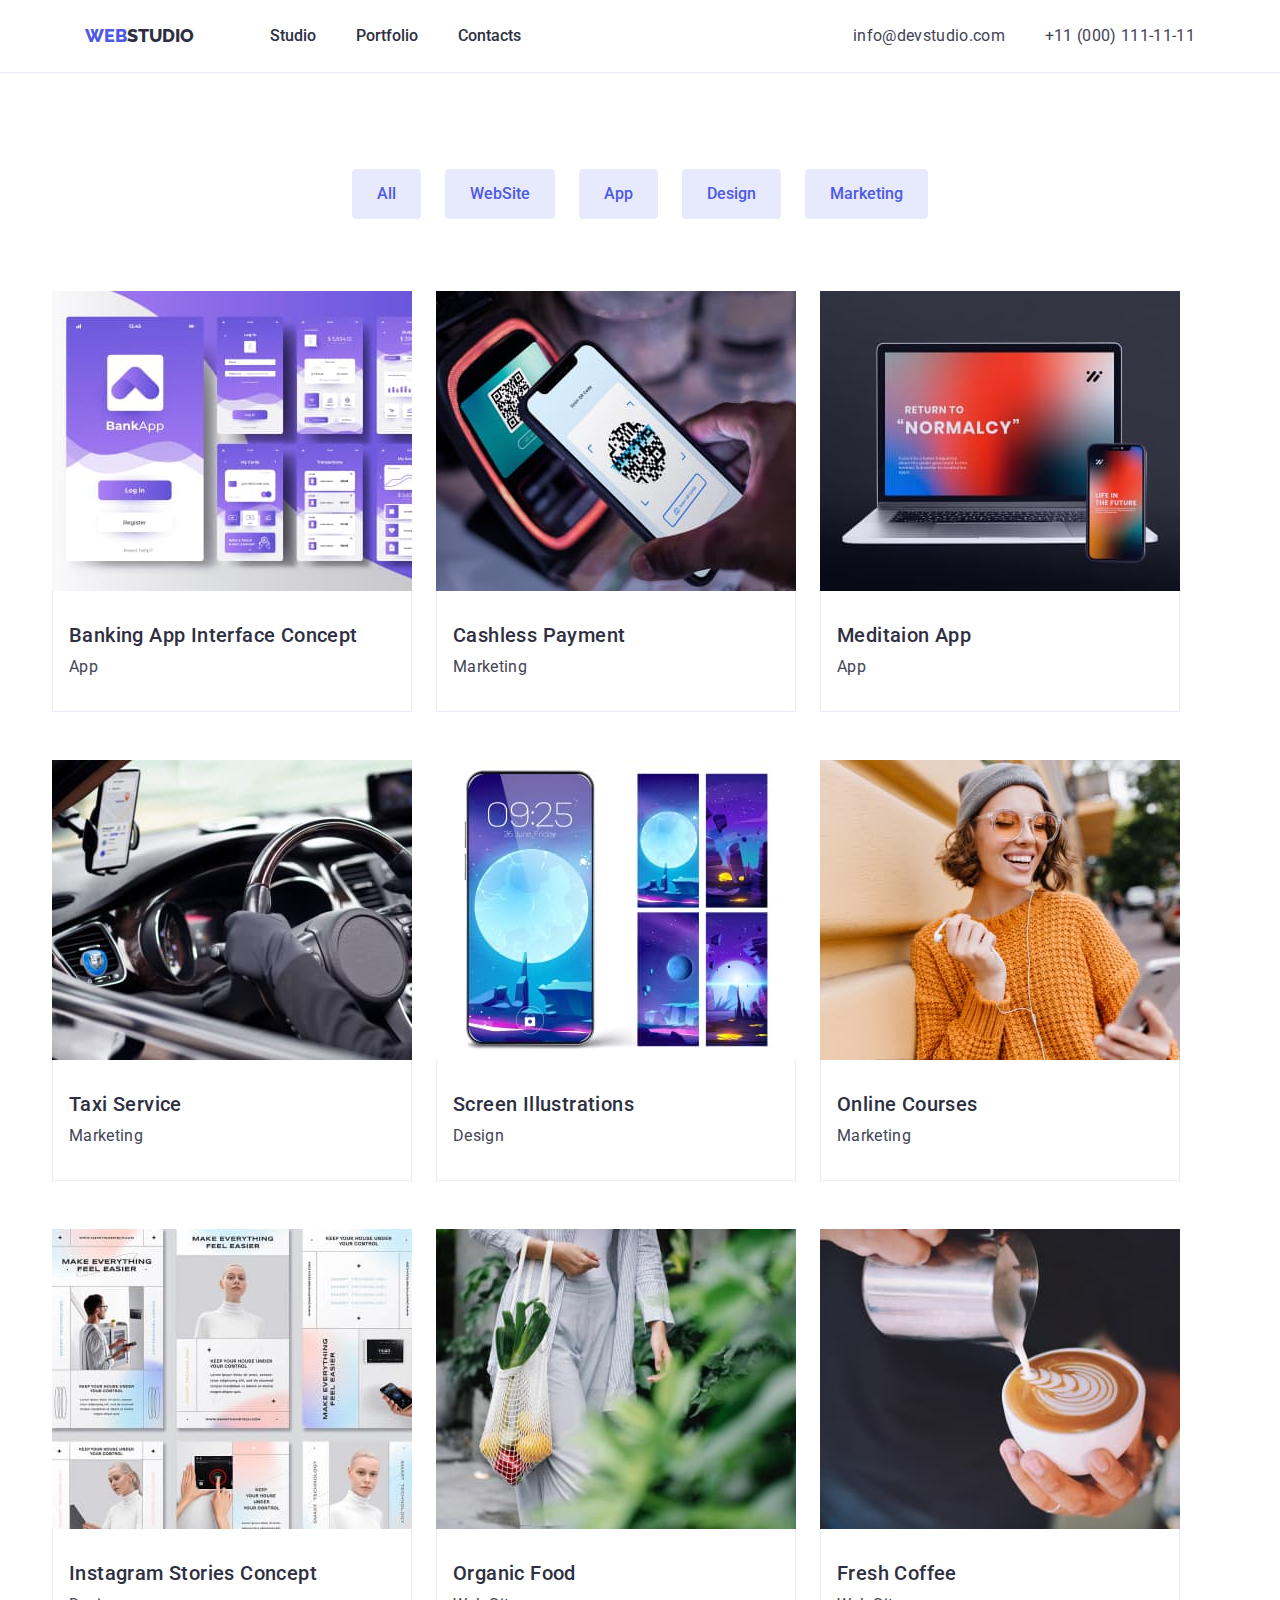
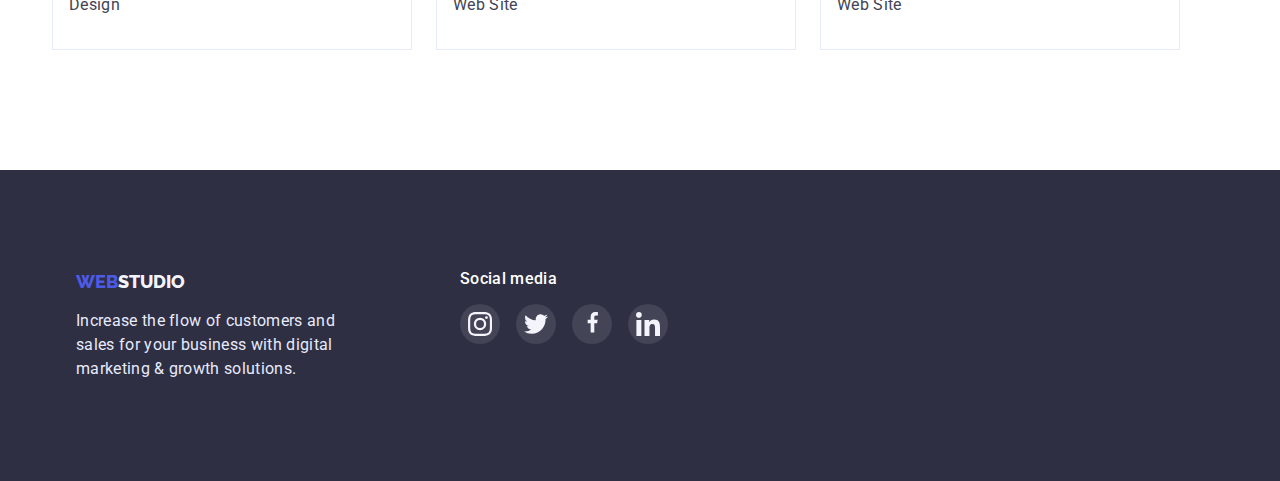
==== portfolio.html @ 029cb4e5 "Initial commit" ====
<!DOCTYPE html>
<html lang="en">
  <head>
    <meta charset="UTF-8">
    <meta http-equiv="X-UA-Compatible" content="IE=edge">
    <meta name="viewport" content="width=device-width, initial-scale=1.0">
    <title>Portfolio</title>
    <link rel="preconnect" href="https://fonts.googleapis.com">
    <link rel="preconnect" href="https://fonts.gstatic.com" crossorigin>
    <link href="https://fonts.googleapis.com/css2?family=Raleway:wght@800&family=Roboto:wght@400;500;700;900&display=swap"
        rel="stylesheet">
    <link rel="stylesheet" href="https://cdnjs.cloudflare.com/ajax/libs/modern-normalize/1.0.0/modern-normalize.min.css" />
    <link rel="stylesheet" href="./css/styles.css">
  </head>
  <body>
    <!--Header section--> 
    <header class="header">
      <div class="container site-nav" >
        <a href="index.html" class="logo"> WEB<span class="logo-part">STUDIO</span> </a>
      <nav>
        <ul class="item main-nav ">
          <li>
            <a href="index.html" class="main-nav-site link">Studio</a>
          </li>
          <li>
            <a href="portfolio.html" class="main-nav-site link">Portfolio</a>
          </li>
          <li>
            <a href="" class="main-nav-site link">Contacts</a>
          </li>
        </ul>
      </nav>
      <address class="">
        <ul class="main-nav contact">
          <li><a href="mailto:info@devstudio.com" class="main-nav-cnt link">info@devstudio.com</a></li>
          <li><a href="tel:+110001111111" class="main-nav-cnt link">+11 (000) 111-11-11</a></li>
        </ul>
      </address>
    </div>
    </header>
    <main>
      
      <section class="portfolio">
        <div class="container">
        <h1 class="hide">Portfolio</h1>
        <ul class="main-nav li-filter"> 
        <li><button class="btn-filter link" type="button">All</button></li>
        <li><button class="btn-filter link" type="button">WebSite</button></li>
        <li><button class="btn-filter link" type="button">App</button></li>
        <li><button class="btn-filter link" type="button">Design</button></li>
        <li><button class="btn-filter link" type="button">Marketing</button></li>  
        </ul>
        <!--Portfolio-->
        <ul class="main-nav li-img">
          <li class="img-content">
            <a href="" class="link content-focus">
              <img 
              src="./images/portfolio/img_1.jpg" 
              alt="Interface Concept"
              class="img-port" 
              width="360"
              >
              <div class="desc-name">
              <h2 class="name">Banking App Interface Concept</h2>
              <p class="name-filter">App</p>
              </div>
            </a>
          </li>
          <li class="img-content">
            <a href="" class="link content-focus">
              <img
                src="./images/portfolio/img_2.jpg"
                alt="Cashless Payment"
                class="img-port"
                width="360"
                height="300">
              <div class="desc-name">
              <h2 class="name">Cashless Payment</h2>
              <p class="name-filter">Marketing</p>
            </div>
            </a>
          </li>
          <li class="img-content content-focus">
            <a href="" class=" link">
              <img 
              src="./images/portfolio/img_3.jpg" 
              alt="laptop"
              class="img-port"
              width="360"
              height="300">
              <div class="desc-name">
              <h2 class="name">Meditaion App</h2>
              <p class="name-filter">App</p>
            </div>
            </a>
          </li>
          <li class="img-content">
            <a href="" class=" link content-focus">
              <img 
              src="./images/portfolio/img_4.jpg" 
              alt="Taxi Service"
              class="img-port"
              width="360"
              height="300">
              <div class="desc-name">
              <h2 class="name">Taxi Service</h2>
              <p class="name-filter">Marketing</p>
            </div>
            </a>
          </li>
          <li class="img-content">
            <a href="" class="link content-focus" >
              <img
                src="./images/portfolio/img_5.jpg"
                alt="Screen Illustrations"
                class="img-port"
                width="360"
                height="300">
                <div class="desc-name">
              <h2 class="name">Screen Illustrations</h2>
              <p class="name-filter">Design</p>
            </div>
            </a>
          </li>
          <li class="img-content">
            <a href="" class=" link content-focus">
              <img 
              src="./images/portfolio/img_6.jpg" 
              alt="Online Courses" 
              class="img-port"
              width="360"
              height="300">
              <div class="desc-name">
              <h2 class="name">Online Courses</h2>
              <p class="name-filter">Marketing</p>
            </div>
            </a>
          </li>
          <li class="img-content">
            <a href="" class="link content-focus">
              <img 
              src="./images/portfolio/img_7.jpg" 
              alt="Instagram Stories"
              class="img-port"
              width="360"
              height="300">
              <div class="desc-name">
              <h2 class="name">Instagram Stories Concept</h2>
              <p class="name-filter">Design</p>
            </div>
            </a>
          </li>
          <li class="img-content">
            <a href="" class="link content-focus">
              <img 
              src="./images/portfolio/img_8.jpg" 
              alt="Organic Food"
              class="img-port" 
              width="360"
              height="300">
              <div class="desc-name">
              <h2 class="name">Organic Food</h2>
              <p class="name-filter">Web Site</p>
            </div>
            </a>
          </li>
          <li class="img-content">
            <a href="" class="link content-foc24">
              <img 
              src="./images/portfolio/img_9.jpg" 
              alt="Coffee" 
              class="img-port"
              width="360"
              height="300">
              <div class="desc-name">
              <h2 class="name">Fresh Coffee</h2>
              <p class="name-filter">Web Site</p>
            </div>
            </a>
          </li>
        </ul>
      </div>  
      </section>
    </main>
        <footer class="footer ">
          <div class="container">
            <div class="logo-container">
              <div class="social-media">
                <a href="index.html" class="logo"> WEB<span class="logo-part2">STUDIO</span> </a>
                <p class="text">
                  Increase the flow of customers and sales for your business with digital
                  marketing & growth solutions.
                </p>
              </div>
              <div class="footer-media">
                <p class="media">Social media</p>
                <ul class="main-nav social-list-icon-footer">
                  <li>
                    <a href="#" class="link social-list-footer ">
                      <svg width="24px" height="24px">
                        <use href="./images/icon/sprite.svg#instagram"></use>
                      </svg>
                    </a>
                  </li>
                  <li>
                    <a href="#" class="link social-list-footer">
                      <svg width="24px" height="24px">
                        <use href="./images/icon/sprite.svg#twitter"></use>
                      </svg>
                    </a>
                  </li>
                  <li>
                    <a href="#" class="link social-list-footer">
                      <svg width="24px" height="24px">
                        <use href="./images/icon/sprite.svg#facebook"></use>
                      </svg>
                    </a>
                  </li>
                  <li>
                    <a href="#" class="link social-list-footer">
                      <svg width="24px" height="24px">
                        <use href="./images/icon/sprite.svg#linkedin"></use>
                      </svg>
                    </a>
                  </li>
                </ul>
              </div>
            </div>
          </div>
        </footer>
  </body>
</html>
---- css/styles.css ----
:root{
    --body-txt: #434455;
    --helper-txt: #8E8F99;
    --accent-cl: #E7E9FC;
    --focused-link: #4D5AE5;
    --pressed-btn: #404BBF;
    --liht-bgr:#F4F4FD;
    --overlay-cl: #2E2F42;
    --hero-bgr: #2E2F42;
    --bgr-cl: #fff;
    --success-footer: #31D0AA;
}
body {
    font-family: 'Roboto', sans-serif;
    color:var(--hero-bgr);
    background-color: var(--bgr-cl);
}

h1{
    margin:0;
}

h2{
    margin:0;
}

h3{
    margin: 0;
}

p{
    margin: 0;
}

img{
    display: block;
    max-width: 100%;
    height: auto;
}
/*-------HEADER--------------*/
.site-nav{
    display:flex;
    align-items: center;
}

.header{
    display: flex;
    border-bottom: 1px solid #E7E9FC;
}

.container{
    max-width: 1158px;
    padding-left: 15px;
    padding-right: 15px;
    margin: auto;
}

.logo{
    font-family: 'Raleway';
    font-weight: 800;
    font-size: 18px;
    line-height: 1.3;
    list-style: none;
    text-decoration: none;
    color:var(--focused-link);
    margin-right: 76px;
}

.logo-part{
    color:var(--hero-bgr)
}

.main-nav{
    list-style: none;
    display: flex;
    margin: 0;
    padding: 0;
}

.link{
    padding: 0;
    margin: 0;
    text-decoration: none;
}

.main-nav-site {
    display: block;
    font-weight: 500;
    line-height: 1.5;
    color:var(--overlay-cl);
    padding-top: 24px;
    padding-bottom: 24px;
}

.item{
    display: flex;
    gap: 40px;
    margin-right: 332px;
}

.main-nav-site:hover, .main-nav-site:focus{
    color:var(--focused-link);
    cursor: pointer;
}


.contact{
    display: flex;
    gap:40px;
}

.main-nav-cnt{
    display: block;
    font-style: normal;
    line-height: 1.5;
    letter-spacing: 0.02em;
    color: var(--body-txt);
    padding-top: 24px;
    padding-bottom: 24px;
}

.main-nav-cnt:hover, .main-nav-nt:focus{
    color: var(--focused-link);
    cursor: pointer;
}
/*-----------HEADER----------*/


/*-----------FOOTER--------------*/
.footer{
    background-color: var(--hero-bgr);
    padding-top: 100px;
    padding-bottom: 100px;
}

.logo-part2 {
    color: var(--liht-bgr);
}

.text{
    line-height: 1.5;
    letter-spacing: 0.02em;
    color: var(--accent-cl);
    width: 264px;
    height: 72px;
    margin-top: 16px;
    margin-bottom: 0;
}

.logo-container{
display: flex;
gap: 120px;
}

.social-media{
    display: block;
}

.social-list-icon-footer {
    display: flex;
    justify-content: space-between;
    gap: 16px;
}

.footer-media{
    display: block;
}

.media{
    display: flex;
    font-weight: 500;
    font-size: 16px;
    line-height: 0,66;
    letter-spacing: 0.02em;
    color: #FFFFFF;
    margin-bottom: 16px;
}

.social-list-footer {
    display: flex;
    width: 40px;
    height: 40px;
    border-radius: 50%;
    background-color: rgba(255, 255, 255, 0.1);
    background-position: center center;
    color: #F4F4FD;
    justify-content: center;
    align-items: center;
}

.social-list-footer:hover,
.social-list-footer:focus{
    background-color: var(--success-footer) ;
}
/*-----------FOOTER--------------*/

/*=============PORTFOLIO SITE==============*/
.portfolio{
    padding-top: 96px;
    padding-bottom: 72px;
}
.hide{
    margin-top: 0;
    margin-bottom: 0;
    opacity:0;
    position: absolute;
    margin: -1px;
    border: 0;
    padding: 0;
    white-space: nowrap;
    height: 1px;
    clip-path: inset(100%);
    clip: rect(0 0 0 0);
    width: 1px;
    overflow: hidden;
}
/*------------FILTER-------------*/
.li-filter{
    display: flexbox;
    justify-content: center;
    gap: 24px;
    margin-bottom: 72px;
    letter-spacing: 0.04em;
}
.btn-filter{
    font-family: 'Roboto';
    font-weight: 500;
    font-size: 16px;
    line-height: 1.5;
    border: 0;
    background-color: var(--accent-cl);
    color: var(--focused-link);
    border: 1px solid #E7E9FC;
    border-radius: 4px;
    padding: 12px 24px;
}

.btn-filter:hover, .btn-filter:focus{
    background-color: var(--pressed-btn);
    color:var(--bgr-cl);
    cursor: pointer;
}
/*------------/FILTER-------------*/

/*------------PORTFOLIO----------*/
.li-img{
    display: flex;
    flex-wrap: wrap;

    padding: 0;
    margin: 0;

    margin-left: -24px;
}
.img-port{
    display: block;
    margin: 0;
    max-width: 100%;
}

.img-content{
    box-sizing: border-box;
    margin-right: 24px;
    margin-bottom: 48px;
}

.content-focus{
    display: block;
}

.content-focus:hover,
.content-focus:focus{
    box-shadow: 0px 1px 6px rgba(46, 47, 66, 0.08), 0px 1px 1px rgba(46, 47, 66, 0.16), 0px 2px 1px rgba(46, 47, 66, 0.08);
}

.desc-name{
    padding: 32px 16px;
    border: 1px solid #E7E9FC;
    border-top: 0;
}

.name{
    font-weight: 500;
    font-size: 20px;
    line-height: 1.2;
    letter-spacing: 0.02em;
    color: var(--overlay-cl);

    margin-top: 0;
    margin-bottom: 8px;
}

.name-filter{
    line-height: 1.5;
    letter-spacing: 0.02em;
    color: var(--body-txt);
    margin-top: 0;
    margin-bottom: 0;
}
/*------------/PORTFOLIO----------*/

/*=============/PORTFOLIO SITE==============*/


/*==============STUDIO SITE=================*/

/*-------------HERO SECTION--------*/
.hero{
    max-width: 1440px;
    height: 600px;
    margin-left: auto;
    margin-right: auto;
    background-image:linear-gradient(
        to right,
        rgba(46, 47, 66, 0.7),
        rgba(46, 47, 66, 0.7)),
     url("../images/hero/people-office\ 1.jpg");
    background-color: var(--hero-bgr);
    background-repeat: no-repeat;
    background-position: center;
    background-size: cover;
    text-align: center;
}

.hero-block{
    padding-top: 188px;
    padding-bottom: 188px;
}

.header-first{
    font-weight: 700;
    font-size: 56px;
    line-height: 1.07;
    text-align: center;
    letter-spacing: 0.02em;
    color:var(--bgr-cl);

    width: 496px;
    margin-top: 0;
    margin-left: auto;
    margin-bottom: 0;
    margin-right: auto;
}

.hero-btn{
    font-family: 'Roboto';
    font-weight: 500;
    font-size: 16px;
    line-height: 1.5;
    border: 0;
    color:var(--bgr-cl);
    background-color:var(--focused-link);
    border-radius: 4px;

    margin-top: 48px;
    padding: 16px 32px;
    min-width: 169px;
}

.hero-btn:hover, .hero-btn:focus{
    background-color: var(--pressed-btn);
    cursor:pointer;
}
/*-------------/HERO SECTION--------*/

/*-------------SECTION 1-----------*/
.section{
    padding-top: 120px;
    padding-bottom: 120px;
}

.adventage{
    display: flex;
    gap: 24px;
}

.list-item{
    width: 264px;
    height: 112px;
    background: #F4F4FD;
    border-radius: 4px;
    background-position: center;
    background-repeat: no-repeat;
}

.list-item::before{
    display: block;
    content: "";
    height: 112px;
    background-position: center;
    background-size: contain;
    background-repeat: no-repeat;
}

.icon-anttena{
background-image: url("../images/icon_section1/antenna.svg");

}

.icon-diagram {
    background-image: url("../images/icon_section1/diagram.svg");
}

.icon-clock {
    background-image: url("../images/icon_section1/clock.svg");
}

.icon-astronaut {
    background-image: url("../images/icon_section1/astronaut.svg");
}
.header-advantage{
    font-weight: 500;
    font-size: 20px;
    line-height: 1.2;
    letter-spacing: 0.02em;
    color: var(--overlay-cl);
    margin-top: 8px;
    margin-bottom: 0;
}

.desc-advantage{
    line-height: 1.5;
    letter-spacing: 0.02em;
    color: var(--body-txt);
    margin-top: 8px;
    margin-bottom: 0;
}
/*-------------/SECTION 1-----------*/

/*-------------SECTION 2-----------*/
.header-two{
    font-weight: 700;
    font-size: 36px;
    line-height: 1.11;
    text-align: center;
    letter-spacing: 0.02em;
    text-transform: capitalize;
    color:var(--overlay-cl);

    margin-top: 0;
    margin-bottom: 0;
}

.doing-block{
    display: flex;
    margin-top: 72px;
    gap: 24px;
}
/*-------------/SECTION 2-----------*/

/*-------------SECTION 3-----------*/
.team-page{
    background-color: var(--liht-bgr);
}

.header-free{
    font-weight: 700;
    font-size: 36px;
    line-height: 1.11;
    text-align: center;
    letter-spacing: 0.02em;
    text-transform: capitalize;
    color: var(--overlay-cl);
    
    margin-top: 0;
    margin-bottom: 0;
}

.team-block{
    display: flex;
    margin-top: 72px;
    gap: 24px;
}

.team-card{
    background-color: var(--bgr-cl);
    box-shadow: 0px 1px 6px rgba(46, 47, 66, 0.08), 0px 1px 1px rgba(46, 47, 66, 0.16), 0px 2px 1px rgba(46, 47, 66, 0.08);
    border-radius: 0px 0px 4px 4px;
}

.team{
    padding-top: 32px;
    padding-bottom: 32px;
}
.name-team{
    font-weight: 500;
    font-size: 20px;
    line-height: 1.2;
    text-align: center;
    letter-spacing: 0.02em;
    color:var(--overlay-cl); 
    margin-bottom: 8px;
}

.position{
    line-height: 1.5;
    text-align: center;
    letter-spacing: 0.02em;
    color:var(--body-txt);
    margin-top: 0;
    margin-bottom: 8px;
}

.social-list-icon{
    display: flex;
    justify-content: space-between;
    margin: auto;
    padding-left: 16px;
    padding-right: 16px;
}

.social-list{
    display: flex;
    width: 40px;
    height: 40px;
    border-radius: 50%;
    background-color: var(--focused-link);
    background-position: center center;
    color:#F4F4FD;
    align-items: center;
    justify-content: center;

}

.social-list:hover,
.social-list:focus{
    background-color: var(--pressed-btn);
}

/*-------------/SECTION 3-----------*/

/*-------------SECTION 4-----------*/
.header-four{
    font-weight: 700;
    font-size: 36px;
    line-height: 0,9;
    text-align: center;
    letter-spacing: 0.02em;
    color: var(--overlay-cl);
}

.customer{
    display: flex;
    justify-content: space-between;
    margin-top: 72px;
    gap:24px;
}



.partner{
    display:flex;
    align-items: center;
    justify-content: center;
    border: 1px solid var(--helper-txt);
    border-radius: 4px;
    color:var(--helper-txt);
    width: 168px;
    height: 88px;
}

.partner:hover,
.partner:focus{
    color:var(--pressed-btn);
    border: 1px solid var(--pressed-btn);
}
.brend{
    fill: currentColor;
}

.brend:hover .brend,
.brend:focus .brend{
    fill:var(--pressed-btn)
}
/*-------------/SECTION 4-----------*/
/*==============/STUDIO SITE=================*/
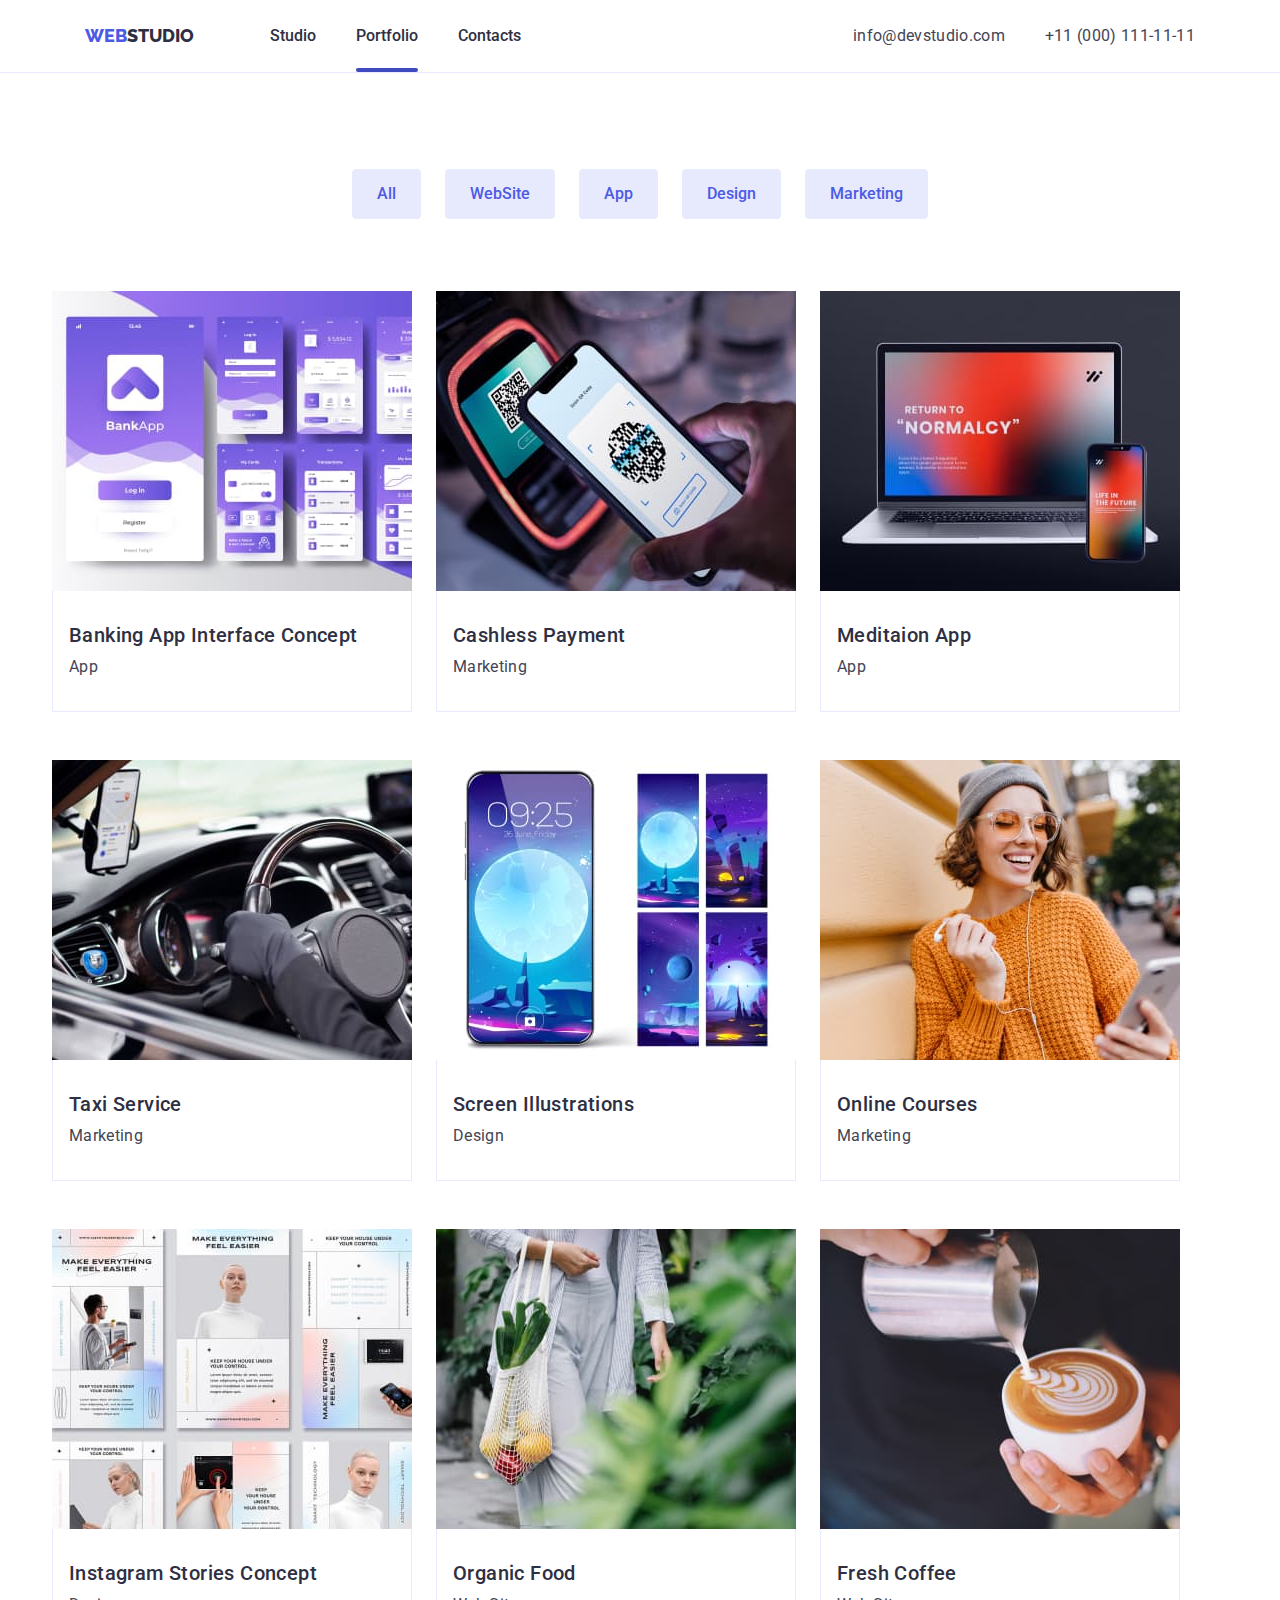
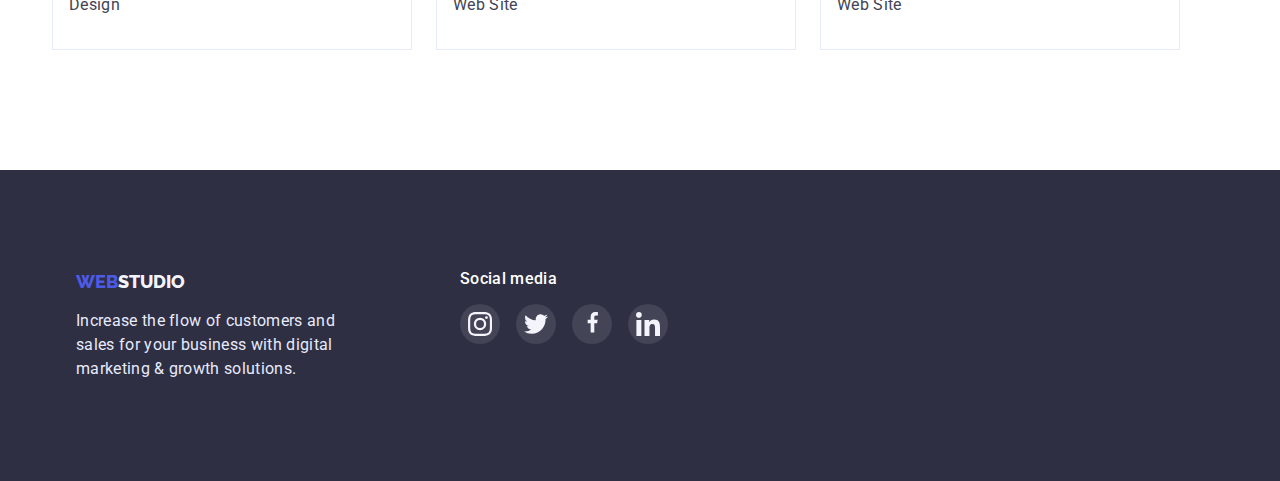
==== commit 327493ee: "finished hw-05" ====
--- a/portfolio.html
+++ b/portfolio.html
@@ -1,29 +1,32 @@
 <!DOCTYPE html>
 <html lang="en">
-  <head>
-    <meta charset="UTF-8">
-    <meta http-equiv="X-UA-Compatible" content="IE=edge">
-    <meta name="viewport" content="width=device-width, initial-scale=1.0">
-    <title>Portfolio</title>
-    <link rel="preconnect" href="https://fonts.googleapis.com">
-    <link rel="preconnect" href="https://fonts.gstatic.com" crossorigin>
-    <link href="https://fonts.googleapis.com/css2?family=Raleway:wght@800&family=Roboto:wght@400;500;700;900&display=swap"
-        rel="stylesheet">
-    <link rel="stylesheet" href="https://cdnjs.cloudflare.com/ajax/libs/modern-normalize/1.0.0/modern-normalize.min.css" />
-    <link rel="stylesheet" href="./css/styles.css">
-  </head>
-  <body>
-    <!--Header section--> 
-    <header class="header">
-      <div class="container site-nav" >
-        <a href="index.html" class="logo"> WEB<span class="logo-part">STUDIO</span> </a>
+
+<head>
+  <meta charset="UTF-8">
+  <meta http-equiv="X-UA-Compatible" content="IE=edge">
+  <meta name="viewport" content="width=device-width, initial-scale=1.0">
+  <title>Portfolio</title>
+  <link rel="preconnect" href="https://fonts.googleapis.com">
+  <link rel="preconnect" href="https://fonts.gstatic.com" crossorigin>
+  <link href="https://fonts.googleapis.com/css2?family=Raleway:wght@800&family=Roboto:wght@400;500;700;900&display=swap"
+    rel="stylesheet">
+  <link rel="stylesheet"
+    href="https://cdnjs.cloudflare.com/ajax/libs/modern-normalize/1.0.0/modern-normalize.min.css" />
+  <link rel="stylesheet" href="./css/styles.css">
+</head>
+
+<body>
+  <!--Header section-->
+  <header class="header">
+    <div class="container site-nav">
+      <a href="index.html" class="logo"> WEB<span class="logo-part">STUDIO</span> </a>
       <nav>
         <ul class="item main-nav ">
           <li>
             <a href="index.html" class="main-nav-site link">Studio</a>
           </li>
           <li>
-            <a href="portfolio.html" class="main-nav-site link">Portfolio</a>
+            <a href="portfolio.html" class="main-nav-site link current">Portfolio</a>
           </li>
           <li>
             <a href="" class="main-nav-site link">Contacts</a>
@@ -37,196 +40,226 @@
         </ul>
       </address>
     </div>
-    </header>
-    <main>
-      
-      <section class="portfolio">
-        <div class="container">
+  </header>
+  <main>
+
+    <section class="portfolio">
+      <div class="container">
         <h1 class="hide">Portfolio</h1>
-        <ul class="main-nav li-filter"> 
-        <li><button class="btn-filter link" type="button">All</button></li>
-        <li><button class="btn-filter link" type="button">WebSite</button></li>
-        <li><button class="btn-filter link" type="button">App</button></li>
-        <li><button class="btn-filter link" type="button">Design</button></li>
-        <li><button class="btn-filter link" type="button">Marketing</button></li>  
+        <ul class="main-nav li-filter">
+          <li><button class="btn-filter link" type="button">All</button></li>
+          <li><button class="btn-filter link" type="button">WebSite</button></li>
+          <li><button class="btn-filter link" type="button">App</button></li>
+          <li><button class="btn-filter link" type="button">Design</button></li>
+          <li><button class="btn-filter link" type="button">Marketing</button></li>
         </ul>
         <!--Portfolio-->
         <ul class="main-nav li-img">
           <li class="img-content">
             <a href="" class="link content-focus">
-              <img 
-              src="./images/portfolio/img_1.jpg" 
-              alt="Interface Concept"
-              class="img-port" 
-              width="360"
-              >
-              <div class="desc-name">
-              <h2 class="name">Banking App Interface Concept</h2>
-              <p class="name-filter">App</p>
-              </div>
-            </a>
-          </li>
-          <li class="img-content">
-            <a href="" class="link content-focus">
-              <img
-                src="./images/portfolio/img_2.jpg"
-                alt="Cashless Payment"
-                class="img-port"
-                width="360"
-                height="300">
-              <div class="desc-name">
-              <h2 class="name">Cashless Payment</h2>
-              <p class="name-filter">Marketing</p>
-            </div>
+              <div class="card-link">
+                <img src="./images/portfolio/img_1.jpg" alt="Interface Concept" class="img-port" width="360">
+                <p class="text-card">
+                  14 Stylish and User-Friendly App Design Concepts · Task Manager App · Calorie Tracker App · Exotic
+                  Fruit Ecommerce App ·
+                  Cloud Storage App
+                </p>
+              </div>
+              <div class="desc-name">
+                <h2 class="name">Banking App Interface Concept</h2>
+                <p class="name-filter">App</p>
+              </div>
+            </a>
+          </li>
+          <li class="img-content">
+            <a href="" class="link content-focus">
+              <div class="card-link">
+                <img src="./images/portfolio/img_2.jpg" alt="Cashless Payment" class="img-port" width="360"
+                  height="300">
+                <p class="text-card">
+                  14 Stylish and User-Friendly App Design Concepts · Task Manager App · Calorie Tracker App · Exotic
+                  Fruit Ecommerce App
+                  ·
+                  Cloud Storage App
+                </p>
+              </div>
+              <div class="desc-name">
+                <h2 class="name">Cashless Payment</h2>
+                <p class="name-filter">Marketing</p>
+              </div>
             </a>
           </li>
           <li class="img-content content-focus">
             <a href="" class=" link">
-              <img 
-              src="./images/portfolio/img_3.jpg" 
-              alt="laptop"
-              class="img-port"
-              width="360"
-              height="300">
-              <div class="desc-name">
-              <h2 class="name">Meditaion App</h2>
-              <p class="name-filter">App</p>
-            </div>
+              <div class="card-link">
+                <img src="./images/portfolio/img_3.jpg" alt="laptop" class="img-port" width="360" height="300">
+                <p class="text-card">
+                  14 Stylish and User-Friendly App Design Concepts · Task Manager App · Calorie Tracker App · Exotic
+                  Fruit Ecommerce App
+                  ·
+                  Cloud Storage App
+                </p>
+              </div>
+              <div class="desc-name">
+                <h2 class="name">Meditaion App</h2>
+                <p class="name-filter">App</p>
+              </div>
             </a>
           </li>
           <li class="img-content">
             <a href="" class=" link content-focus">
-              <img 
-              src="./images/portfolio/img_4.jpg" 
-              alt="Taxi Service"
-              class="img-port"
-              width="360"
-              height="300">
-              <div class="desc-name">
-              <h2 class="name">Taxi Service</h2>
-              <p class="name-filter">Marketing</p>
-            </div>
-            </a>
-          </li>
-          <li class="img-content">
-            <a href="" class="link content-focus" >
-              <img
-                src="./images/portfolio/img_5.jpg"
-                alt="Screen Illustrations"
-                class="img-port"
-                width="360"
-                height="300">
-                <div class="desc-name">
-              <h2 class="name">Screen Illustrations</h2>
-              <p class="name-filter">Design</p>
-            </div>
+              <div class="card-link">
+                <img src="./images/portfolio/img_4.jpg" alt="Taxi Service" class="img-port" width="360" height="300">
+                <p class="text-card">
+                  14 Stylish and User-Friendly App Design Concepts · Task Manager App · Calorie Tracker App · Exotic
+                  Fruit Ecommerce App
+                  ·
+                  Cloud Storage App
+                </p>
+              </div>
+              <div class="desc-name">
+                <h2 class="name">Taxi Service</h2>
+                <p class="name-filter">Marketing</p>
+              </div>
+            </a>
+          </li>
+          <li class="img-content">
+            <a href="" class="link content-focus">
+              <div class="card-link">
+                <img src="./images/portfolio/img_5.jpg" alt="Screen Illustrations" class="img-port" width="360"
+                  height="300">
+                <p class="text-card">
+                  14 Stylish and User-Friendly App Design Concepts · Task Manager App · Calorie Tracker App · Exotic
+                  Fruit Ecommerce App
+                  ·
+                  Cloud Storage App
+                </p>
+              </div>
+              <div class="desc-name">
+                <h2 class="name">Screen Illustrations</h2>
+                <p class="name-filter">Design</p>
+              </div>
             </a>
           </li>
           <li class="img-content">
             <a href="" class=" link content-focus">
-              <img 
-              src="./images/portfolio/img_6.jpg" 
-              alt="Online Courses" 
-              class="img-port"
-              width="360"
-              height="300">
-              <div class="desc-name">
-              <h2 class="name">Online Courses</h2>
-              <p class="name-filter">Marketing</p>
-            </div>
-            </a>
-          </li>
-          <li class="img-content">
-            <a href="" class="link content-focus">
-              <img 
-              src="./images/portfolio/img_7.jpg" 
-              alt="Instagram Stories"
-              class="img-port"
-              width="360"
-              height="300">
-              <div class="desc-name">
-              <h2 class="name">Instagram Stories Concept</h2>
-              <p class="name-filter">Design</p>
-            </div>
-            </a>
-          </li>
-          <li class="img-content">
-            <a href="" class="link content-focus">
-              <img 
-              src="./images/portfolio/img_8.jpg" 
-              alt="Organic Food"
-              class="img-port" 
-              width="360"
-              height="300">
-              <div class="desc-name">
-              <h2 class="name">Organic Food</h2>
-              <p class="name-filter">Web Site</p>
-            </div>
-            </a>
-          </li>
-          <li class="img-content">
-            <a href="" class="link content-foc24">
-              <img 
-              src="./images/portfolio/img_9.jpg" 
-              alt="Coffee" 
-              class="img-port"
-              width="360"
-              height="300">
-              <div class="desc-name">
-              <h2 class="name">Fresh Coffee</h2>
-              <p class="name-filter">Web Site</p>
-            </div>
-            </a>
-          </li>
-        </ul>
-      </div>  
-      </section>
-    </main>
-        <footer class="footer ">
-          <div class="container">
-            <div class="logo-container">
-              <div class="social-media">
-                <a href="index.html" class="logo"> WEB<span class="logo-part2">STUDIO</span> </a>
-                <p class="text">
-                  Increase the flow of customers and sales for your business with digital
-                  marketing & growth solutions.
-                </p>
-              </div>
-              <div class="footer-media">
-                <p class="media">Social media</p>
-                <ul class="main-nav social-list-icon-footer">
-                  <li>
-                    <a href="#" class="link social-list-footer ">
-                      <svg width="24px" height="24px">
-                        <use href="./images/icon/sprite.svg#instagram"></use>
-                      </svg>
-                    </a>
-                  </li>
-                  <li>
-                    <a href="#" class="link social-list-footer">
-                      <svg width="24px" height="24px">
-                        <use href="./images/icon/sprite.svg#twitter"></use>
-                      </svg>
-                    </a>
-                  </li>
-                  <li>
-                    <a href="#" class="link social-list-footer">
-                      <svg width="24px" height="24px">
-                        <use href="./images/icon/sprite.svg#facebook"></use>
-                      </svg>
-                    </a>
-                  </li>
-                  <li>
-                    <a href="#" class="link social-list-footer">
-                      <svg width="24px" height="24px">
-                        <use href="./images/icon/sprite.svg#linkedin"></use>
-                      </svg>
-                    </a>
-                  </li>
-                </ul>
-              </div>
-            </div>
-          </div>
-        </footer>
-  </body>
+              <div class="card-link">
+                <img src="./images/portfolio/img_6.jpg" alt="Online Courses" class="img-port" width="360" height="300">
+                <p class="text-card">
+                  14 Stylish and User-Friendly App Design Concepts · Task Manager App · Calorie Tracker App · Exotic
+                  Fruit Ecommerce App
+                  ·
+                  Cloud Storage App
+                </p>
+              </div>
+              <div class="desc-name">
+                <h2 class="name">Online Courses</h2>
+                <p class="name-filter">Marketing</p>
+              </div>
+            </a>
+          </li>
+          <li class="img-content">
+            <a href="" class="link content-focus">
+              <div class="card-link">
+                <img src="./images/portfolio/img_7.jpg" alt="Instagram Stories" class="img-port" width="360"
+                  height="300">
+                <p class="text-card">
+                  14 Stylish and User-Friendly App Design Concepts · Task Manager App · Calorie Tracker App · Exotic
+                  Fruit Ecommerce App
+                  ·
+                  Cloud Storage App
+                </p>
+              </div>
+              <div class="desc-name">
+                <h2 class="name">Instagram Stories Concept</h2>
+                <p class="name-filter">Design</p>
+              </div>
+            </a>
+          </li>
+          <li class="img-content">
+            <a href="" class="link content-focus">
+              <div class="card-link">
+                <img src="./images/portfolio/img_8.jpg" alt="Organic Food" class="img-port" width="360" height="300">
+                <p class="text-card">
+                  14 Stylish and User-Friendly App Design Concepts · Task Manager App · Calorie Tracker App · Exotic
+                  Fruit Ecommerce App
+                  ·
+                  Cloud Storage App
+                </p>
+              </div>
+              <div class="desc-name">
+                <h2 class="name">Organic Food</h2>
+                <p class="name-filter">Web Site</p>
+              </div>
+            </a>
+          </li>
+          <li class="img-content">
+            <a href="" class="link content-focus">
+              <div class="card-link">
+                <img src="./images/portfolio/img_9.jpg" alt="Coffee" class="img-port" width="360" height="300">
+                <p class="text-card">
+                  14 Stylish and User-Friendly App Design Concepts · Task Manager App · Calorie Tracker App · Exotic
+                  Fruit Ecommerce App
+                  ·
+                  Cloud Storage App
+                </p>
+              </div>
+              <div class="desc-name">
+                <h2 class="name">Fresh Coffee</h2>
+                <p class="name-filter">Web Site</p>
+              </div>
+            </a>
+          </li>
+        </ul>
+      </div>
+    </section>
+  </main>
+  <footer class="footer ">
+    <div class="container">
+      <div class="logo-container">
+        <div class="social-media">
+          <a href="index.html" class="logo"> WEB<span class="logo-part2">STUDIO</span> </a>
+          <p class="text">
+            Increase the flow of customers and sales for your business with digital
+            marketing & growth solutions.
+          </p>
+        </div>
+        <div class="footer-media">
+          <p class="media">Social media</p>
+          <ul class="main-nav social-list-icon-footer">
+            <li>
+              <a href="#" class="link social-list-footer ">
+                <svg width="24px" height="24px">
+                  <use href="./images/icon/sprite.svg#instagram"></use>
+                </svg>
+              </a>
+            </li>
+            <li>
+              <a href="#" class="link social-list-footer">
+                <svg width="24px" height="24px">
+                  <use href="./images/icon/sprite.svg#twitter"></use>
+                </svg>
+              </a>
+            </li>
+            <li>
+              <a href="#" class="link social-list-footer">
+                <svg width="24px" height="24px">
+                  <use href="./images/icon/sprite.svg#facebook"></use>
+                </svg>
+              </a>
+            </li>
+            <li>
+              <a href="#" class="link social-list-footer">
+                <svg width="24px" height="24px">
+                  <use href="./images/icon/sprite.svg#linkedin"></use>
+                </svg>
+              </a>
+            </li>
+          </ul>
+        </div>
+      </div>
+    </div>
+  </footer>
+</body>
+
 </html>
--- a/css/styles.css
+++ b/css/styles.css
@@ -1,115 +1,130 @@
-:root{
+:root {
     --body-txt: #434455;
     --helper-txt: #8E8F99;
     --accent-cl: #E7E9FC;
     --focused-link: #4D5AE5;
     --pressed-btn: #404BBF;
-    --liht-bgr:#F4F4FD;
+    --liht-bgr: #F4F4FD;
     --overlay-cl: #2E2F42;
     --hero-bgr: #2E2F42;
     --bgr-cl: #fff;
     --success-footer: #31D0AA;
 }
+
 body {
     font-family: 'Roboto', sans-serif;
-    color:var(--hero-bgr);
+    color: var(--hero-bgr);
     background-color: var(--bgr-cl);
 }
 
-h1{
-    margin:0;
-}
-
-h2{
-    margin:0;
-}
-
-h3{
-    margin: 0;
-}
-
-p{
-    margin: 0;
-}
-
-img{
+h1 {
+    margin: 0;
+}
+
+h2 {
+    margin: 0;
+}
+
+h3 {
+    margin: 0;
+}
+
+p {
+    margin: 0;
+}
+
+img {
     display: block;
     max-width: 100%;
     height: auto;
 }
+
 /*-------HEADER--------------*/
-.site-nav{
-    display:flex;
+.site-nav {
+    display: flex;
     align-items: center;
 }
 
-.header{
+.header {
     display: flex;
     border-bottom: 1px solid #E7E9FC;
 }
 
-.container{
+.container {
     max-width: 1158px;
     padding-left: 15px;
     padding-right: 15px;
     margin: auto;
 }
 
-.logo{
+.logo {
     font-family: 'Raleway';
     font-weight: 800;
     font-size: 18px;
     line-height: 1.3;
     list-style: none;
     text-decoration: none;
-    color:var(--focused-link);
+    color: var(--focused-link);
     margin-right: 76px;
 }
 
-.logo-part{
-    color:var(--hero-bgr)
-}
-
-.main-nav{
+.logo-part {
+    color: var(--hero-bgr)
+}
+
+.main-nav {
     list-style: none;
     display: flex;
     margin: 0;
     padding: 0;
 }
 
-.link{
+.link {
     padding: 0;
     margin: 0;
     text-decoration: none;
 }
 
 .main-nav-site {
+    position: relative;
     display: block;
     font-weight: 500;
     line-height: 1.5;
-    color:var(--overlay-cl);
+    color: var(--overlay-cl);
     padding-top: 24px;
     padding-bottom: 24px;
 }
 
-.item{
+.main-nav-site.current::after {
+    content: "";
+    position: absolute;
+    bottom: 0;
+    display: block;
+    width: 100%;
+    height: 4px;
+    background-color: var(--pressed-btn);
+    border-radius: 2px;
+}
+
+.item {
     display: flex;
     gap: 40px;
     margin-right: 332px;
 }
 
-.main-nav-site:hover, .main-nav-site:focus{
-    color:var(--focused-link);
+.main-nav-site:hover,
+.main-nav-site:focus {
+    color: var(--focused-link);
     cursor: pointer;
 }
 
 
-.contact{
-    display: flex;
-    gap:40px;
-}
-
-.main-nav-cnt{
+.contact {
+    display: flex;
+    gap: 40px;
+}
+
+.main-nav-cnt {
     display: block;
     font-style: normal;
     line-height: 1.5;
@@ -119,15 +134,17 @@
     padding-bottom: 24px;
 }
 
-.main-nav-cnt:hover, .main-nav-nt:focus{
+.main-nav-cnt:hover,
+.main-nav-nt:focus {
     color: var(--focused-link);
     cursor: pointer;
 }
+
 /*-----------HEADER----------*/
 
 
 /*-----------FOOTER--------------*/
-.footer{
+.footer {
     background-color: var(--hero-bgr);
     padding-top: 100px;
     padding-bottom: 100px;
@@ -137,7 +154,7 @@
     color: var(--liht-bgr);
 }
 
-.text{
+.text {
     line-height: 1.5;
     letter-spacing: 0.02em;
     color: var(--accent-cl);
@@ -147,12 +164,12 @@
     margin-bottom: 0;
 }
 
-.logo-container{
-display: flex;
-gap: 120px;
-}
-
-.social-media{
+.logo-container {
+    display: flex;
+    gap: 120px;
+}
+
+.social-media {
     display: block;
 }
 
@@ -162,15 +179,15 @@
     gap: 16px;
 }
 
-.footer-media{
-    display: block;
-}
-
-.media{
+.footer-media {
+    display: block;
+}
+
+.media {
     display: flex;
     font-weight: 500;
     font-size: 16px;
-    line-height: 0,66;
+    line-height: 0, 66;
     letter-spacing: 0.02em;
     color: #FFFFFF;
     margin-bottom: 16px;
@@ -189,20 +206,22 @@
 }
 
 .social-list-footer:hover,
-.social-list-footer:focus{
-    background-color: var(--success-footer) ;
-}
+.social-list-footer:focus {
+    background-color: var(--success-footer);
+}
+
 /*-----------FOOTER--------------*/
 
 /*=============PORTFOLIO SITE==============*/
-.portfolio{
+.portfolio {
     padding-top: 96px;
     padding-bottom: 72px;
 }
-.hide{
+
+.hide {
     margin-top: 0;
     margin-bottom: 0;
-    opacity:0;
+    opacity: 0;
     position: absolute;
     margin: -1px;
     border: 0;
@@ -214,15 +233,17 @@
     width: 1px;
     overflow: hidden;
 }
+
 /*------------FILTER-------------*/
-.li-filter{
+.li-filter {
     display: flexbox;
     justify-content: center;
     gap: 24px;
     margin-bottom: 72px;
     letter-spacing: 0.04em;
 }
-.btn-filter{
+
+.btn-filter {
     font-family: 'Roboto';
     font-weight: 500;
     font-size: 16px;
@@ -235,15 +256,40 @@
     padding: 12px 24px;
 }
 
-.btn-filter:hover, .btn-filter:focus{
+.btn-filter:hover,
+.btn-filter:focus {
     background-color: var(--pressed-btn);
-    color:var(--bgr-cl);
+    color: var(--bgr-cl);
     cursor: pointer;
 }
+
 /*------------/FILTER-------------*/
 
 /*------------PORTFOLIO----------*/
-.li-img{
+.card-link {
+    position: relative;
+    display: block;
+    overflow: hidden;
+}
+
+.text-card {
+    position: absolute;
+    top: 0;
+    left: 0;
+    width: 100%;
+    height: 100%;
+    transform: translate(0%, 100%);
+    padding: 40px 32px 0 32px;
+    font-size: 16px;
+    line-height: 1.5;
+    letter-spacing: 0.02em;
+    background-color: var(--focused-link);
+    color: var(--bgr-cl);
+    transition: transform 250ms cubic-bezier(0.4, 0, 0.2, 1);
+}
+
+
+.li-img {
     display: flex;
     flex-wrap: wrap;
 
@@ -252,34 +298,40 @@
 
     margin-left: -24px;
 }
-.img-port{
+
+.img-port {
     display: block;
     margin: 0;
     max-width: 100%;
 }
 
-.img-content{
+.img-content {
     box-sizing: border-box;
     margin-right: 24px;
     margin-bottom: 48px;
 }
 
-.content-focus{
-    display: block;
+.content-focus {
+    display: block;
+}
+
+.content-focus:hover .text-card,
+.content-focus:focus .text-card {
+    transform: translateY(0%);
 }
 
 .content-focus:hover,
-.content-focus:focus{
+.content-focus:focus {
     box-shadow: 0px 1px 6px rgba(46, 47, 66, 0.08), 0px 1px 1px rgba(46, 47, 66, 0.16), 0px 2px 1px rgba(46, 47, 66, 0.08);
 }
 
-.desc-name{
+.desc-name {
     padding: 32px 16px;
     border: 1px solid #E7E9FC;
     border-top: 0;
 }
 
-.name{
+.name {
     font-weight: 500;
     font-size: 20px;
     line-height: 1.2;
@@ -290,13 +342,14 @@
     margin-bottom: 8px;
 }
 
-.name-filter{
+.name-filter {
     line-height: 1.5;
     letter-spacing: 0.02em;
     color: var(--body-txt);
     margin-top: 0;
     margin-bottom: 0;
 }
+
 /*------------/PORTFOLIO----------*/
 
 /*=============/PORTFOLIO SITE==============*/
@@ -305,16 +358,15 @@
 /*==============STUDIO SITE=================*/
 
 /*-------------HERO SECTION--------*/
-.hero{
+.hero {
     max-width: 1440px;
     height: 600px;
     margin-left: auto;
     margin-right: auto;
-    background-image:linear-gradient(
-        to right,
-        rgba(46, 47, 66, 0.7),
-        rgba(46, 47, 66, 0.7)),
-     url("../images/hero/people-office\ 1.jpg");
+    background-image: linear-gradient(to right,
+            rgba(46, 47, 66, 0.7),
+            rgba(46, 47, 66, 0.7)),
+        url("../images/hero/people-office\ 1.jpg");
     background-color: var(--hero-bgr);
     background-repeat: no-repeat;
     background-position: center;
@@ -322,18 +374,18 @@
     text-align: center;
 }
 
-.hero-block{
+.hero-block {
     padding-top: 188px;
     padding-bottom: 188px;
 }
 
-.header-first{
+.header-first {
     font-weight: 700;
     font-size: 56px;
     line-height: 1.07;
     text-align: center;
     letter-spacing: 0.02em;
-    color:var(--bgr-cl);
+    color: var(--bgr-cl);
 
     width: 496px;
     margin-top: 0;
@@ -342,14 +394,14 @@
     margin-right: auto;
 }
 
-.hero-btn{
+.hero-btn {
     font-family: 'Roboto';
     font-weight: 500;
     font-size: 16px;
     line-height: 1.5;
     border: 0;
-    color:var(--bgr-cl);
-    background-color:var(--focused-link);
+    color: var(--bgr-cl);
+    background-color: var(--focused-link);
     border-radius: 4px;
 
     margin-top: 48px;
@@ -357,24 +409,26 @@
     min-width: 169px;
 }
 
-.hero-btn:hover, .hero-btn:focus{
+.hero-btn:hover,
+.hero-btn:focus {
     background-color: var(--pressed-btn);
-    cursor:pointer;
-}
+    cursor: pointer;
+}
+
 /*-------------/HERO SECTION--------*/
 
 /*-------------SECTION 1-----------*/
-.section{
+.section {
     padding-top: 120px;
     padding-bottom: 120px;
 }
 
-.adventage{
+.adventage {
     display: flex;
     gap: 24px;
 }
 
-.list-item{
+.list-item {
     width: 264px;
     height: 112px;
     background: #F4F4FD;
@@ -383,7 +437,7 @@
     background-repeat: no-repeat;
 }
 
-.list-item::before{
+.list-item::before {
     display: block;
     content: "";
     height: 112px;
@@ -392,8 +446,8 @@
     background-repeat: no-repeat;
 }
 
-.icon-anttena{
-background-image: url("../images/icon_section1/antenna.svg");
+.icon-anttena {
+    background-image: url("../images/icon_section1/antenna.svg");
 
 }
 
@@ -408,7 +462,8 @@
 .icon-astronaut {
     background-image: url("../images/icon_section1/astronaut.svg");
 }
-.header-advantage{
+
+.header-advantage {
     font-weight: 500;
     font-size: 20px;
     line-height: 1.2;
@@ -418,42 +473,44 @@
     margin-bottom: 0;
 }
 
-.desc-advantage{
+.desc-advantage {
     line-height: 1.5;
     letter-spacing: 0.02em;
     color: var(--body-txt);
     margin-top: 8px;
     margin-bottom: 0;
 }
+
 /*-------------/SECTION 1-----------*/
 
 /*-------------SECTION 2-----------*/
-.header-two{
+.header-two {
     font-weight: 700;
     font-size: 36px;
     line-height: 1.11;
     text-align: center;
     letter-spacing: 0.02em;
     text-transform: capitalize;
-    color:var(--overlay-cl);
+    color: var(--overlay-cl);
 
     margin-top: 0;
     margin-bottom: 0;
 }
 
-.doing-block{
+.doing-block {
     display: flex;
     margin-top: 72px;
     gap: 24px;
 }
+
 /*-------------/SECTION 2-----------*/
 
 /*-------------SECTION 3-----------*/
-.team-page{
+.team-page {
     background-color: var(--liht-bgr);
 }
 
-.header-free{
+.header-free {
     font-weight: 700;
     font-size: 36px;
     line-height: 1.11;
@@ -461,47 +518,48 @@
     letter-spacing: 0.02em;
     text-transform: capitalize;
     color: var(--overlay-cl);
-    
+
     margin-top: 0;
     margin-bottom: 0;
 }
 
-.team-block{
+.team-block {
     display: flex;
     margin-top: 72px;
     gap: 24px;
 }
 
-.team-card{
+.team-card {
     background-color: var(--bgr-cl);
     box-shadow: 0px 1px 6px rgba(46, 47, 66, 0.08), 0px 1px 1px rgba(46, 47, 66, 0.16), 0px 2px 1px rgba(46, 47, 66, 0.08);
     border-radius: 0px 0px 4px 4px;
 }
 
-.team{
+.team {
     padding-top: 32px;
     padding-bottom: 32px;
 }
-.name-team{
+
+.name-team {
     font-weight: 500;
     font-size: 20px;
     line-height: 1.2;
     text-align: center;
     letter-spacing: 0.02em;
-    color:var(--overlay-cl); 
+    color: var(--overlay-cl);
     margin-bottom: 8px;
 }
 
-.position{
+.position {
     line-height: 1.5;
     text-align: center;
     letter-spacing: 0.02em;
-    color:var(--body-txt);
+    color: var(--body-txt);
     margin-top: 0;
     margin-bottom: 8px;
 }
 
-.social-list-icon{
+.social-list-icon {
     display: flex;
     justify-content: space-between;
     margin: auto;
@@ -509,68 +567,129 @@
     padding-right: 16px;
 }
 
-.social-list{
+.social-list {
     display: flex;
     width: 40px;
     height: 40px;
     border-radius: 50%;
     background-color: var(--focused-link);
     background-position: center center;
-    color:#F4F4FD;
+    color: #F4F4FD;
     align-items: center;
     justify-content: center;
 
 }
 
 .social-list:hover,
-.social-list:focus{
+.social-list:focus {
     background-color: var(--pressed-btn);
 }
 
 /*-------------/SECTION 3-----------*/
 
 /*-------------SECTION 4-----------*/
-.header-four{
+.header-four {
     font-weight: 700;
     font-size: 36px;
-    line-height: 0,9;
+    line-height: 0, 9;
     text-align: center;
     letter-spacing: 0.02em;
     color: var(--overlay-cl);
 }
 
-.customer{
+.customer {
     display: flex;
     justify-content: space-between;
     margin-top: 72px;
-    gap:24px;
-}
-
-
-
-.partner{
-    display:flex;
+    gap: 24px;
+}
+
+
+
+.partner {
+    display: flex;
     align-items: center;
     justify-content: center;
     border: 1px solid var(--helper-txt);
     border-radius: 4px;
-    color:var(--helper-txt);
+    color: var(--helper-txt);
     width: 168px;
     height: 88px;
 }
 
 .partner:hover,
-.partner:focus{
-    color:var(--pressed-btn);
+.partner:focus {
+    color: var(--pressed-btn);
     border: 1px solid var(--pressed-btn);
 }
-.brend{
+
+.brend {
     fill: currentColor;
 }
 
 .brend:hover .brend,
-.brend:focus .brend{
-    fill:var(--pressed-btn)
-}
+.brend:focus .brend {
+    fill: var(--pressed-btn)
+}
+
 /*-------------/SECTION 4-----------*/
+
+/*-------------BACKDROP-----------*/
+.backdrop{
+    position: fixed;
+    top:0;
+    left: 0;
+    width: 100%;
+    height: 100%;
+    background-color: rgba(46, 47, 66, 0.4);;
+}
+
+.backdrop.is-hidden{
+    opacity:0;
+    pointer-events: none;
+}
+
+.modal{
+    position: absolute;
+    display: block;
+    min-width: 400px;
+    min-height: 576px;
+
+    top:50%;
+    left:50%;
+    background-color: #fcfcff;
+    box-shadow: 0px 1px 1px rgba(0, 0, 0, 0.14), 0px 1px 3px rgba(0, 0, 0, 0.12), 0px 2px 1px rgba(0, 0, 0, 0.2);
+    border-radius: 4px;
+    transform: translate(-50%, -50%);
+    transition: tranform 250ms cubic-bezier(0.4, 0, 0.2, 1);
+}
+
+.close-modal{
+position:absolute;
+display: flex;
+
+width: 24px;
+height: 24px;
+background-color: var(--accent-cl);
+border: 1px solid rgba(0,0,0,0.1);
+
+border-radius: 50%;
+background-position: center center;
+color: #000;
+align-items: center;
+justify-content: center;
+}
+
+.close{
+    fill: currentColor;
+}
+
+.close-modal:hover,
+.close-modal:focus{
+    background-color: var(--pressed-btn);
+    cursor: pointer;
+}
+
+
+/*-------------/BACKDROP-----------*/
 /*==============/STUDIO SITE=================*/
